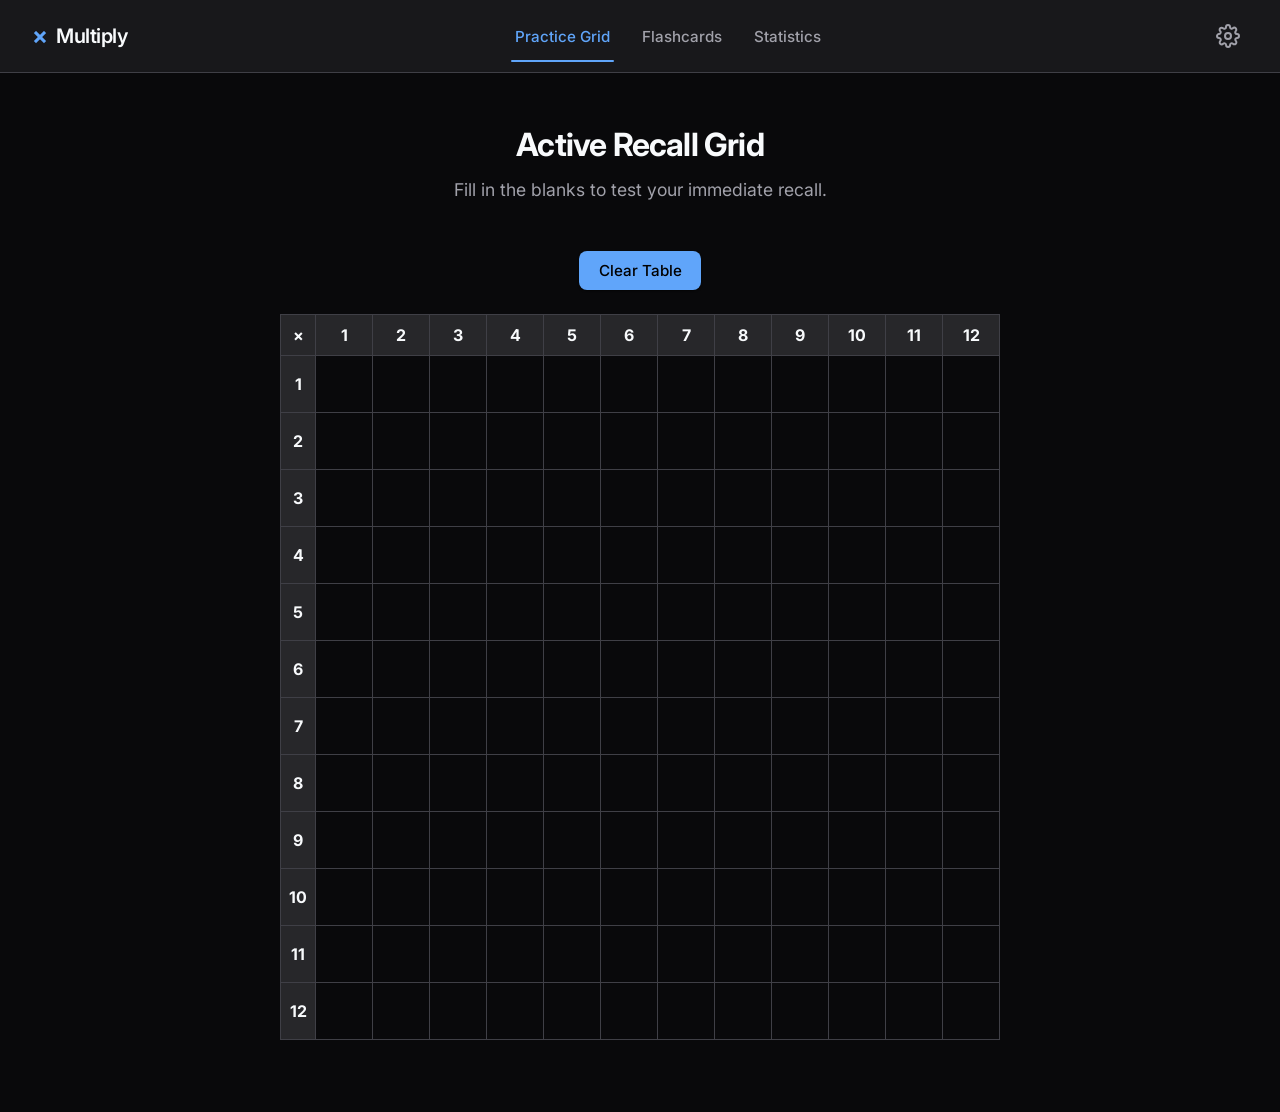
==== index.html @ 7123eae1 "init" ====
<!DOCTYPE html>
<html lang="en">

<head>
    <meta charset="UTF-8">
    <meta name="viewport" content="width=device-width, initial-scale=1.0">
    <title>Multiply - Multiplication Mastery</title>
    <meta name="description"
        content="A premium learning tool for adults to master multiplication tables through active recall and spaced repetition.">
    <!-- Google Fonts for typography -->
    <link rel="preconnect" href="https://fonts.googleapis.com">
    <link rel="preconnect" href="https://fonts.gstatic.com" crossorigin>
    <link href="https://fonts.googleapis.com/css2?family=Inter:wght@400;500;600;700&display=swap" rel="stylesheet">
    <link rel="stylesheet" href="css/styles.css">
</head>

<body class="theme-dark">
    <div id="app">
        <header class="navbar">
            <div class="logo">
                <span class="logo-icon">×</span>
                <h1 data-i18n="app_title">Multiply</h1>
            </div>
            <nav class="nav-links">
                <button class="nav-btn active" data-view="grid" data-i18n="nav_grid">Practice Grid</button>
                <button class="nav-btn" data-view="flashcards" data-i18n="nav_flashcards">Flashcards</button>
                <button class="nav-btn" data-view="report" data-i18n="nav_report">Statistics</button>
            </nav>
            <div class="actions">
                <button id="btn-settings" class="icon-btn" aria-label="Settings">
                    <svg width="24" height="24" viewBox="0 0 24 24" fill="none" stroke="currentColor" stroke-width="2"
                        stroke-linecap="round" stroke-linejoin="round">
                        <circle cx="12" cy="12" r="3"></circle>
                        <path
                            d="M19.4 15a1.65 1.65 0 0 0 .33 1.82l.06.06a2 2 0 0 1 0 2.83 2 2 0 0 1-2.83 0l-.06-.06a1.65 1.65 0 0 0-1.82-.33 1.65 1.65 0 0 0-1 1.51V21a2 2 0 0 1-2 2 2 2 0 0 1-2-2v-.09A1.65 1.65 0 0 0 9 19.4a1.65 1.65 0 0 0-1.82.33l-.06.06a2 2 0 0 1-2.83 0 2 2 0 0 1 0-2.83l.06-.06a1.65 1.65 0 0 0 .33-1.82 1.65 1.65 0 0 0-1.51-1H3a2 2 0 0 1-2-2 2 2 0 0 1 2-2h.09A1.65 1.65 0 0 0 4.6 9a1.65 1.65 0 0 0-.33-1.82l-.06-.06a2 2 0 0 1 0-2.83 2 2 0 0 1 2.83 0l.06.06a1.65 1.65 0 0 0 1.82.33H9a1.65 1.65 0 0 0 1-1.51V3a2 2 0 0 1 2-2 2 2 0 0 1 2 2v.09a1.65 1.65 0 0 0 1 1.51 1.65 1.65 0 0 0 1.82-.33l.06-.06a2 2 0 0 1 2.83 0 2 2 0 0 1 0 2.83l-.06.06a1.65 1.65 0 0 0-.33 1.82V9a1.65 1.65 0 0 0 1.51 1H21a2 2 0 0 1 2 2 2 2 0 0 1-2 2h-.09a1.65 1.65 0 0 0-1.51 1z">
                        </path>
                    </svg>
                </button>
            </div>
        </header>

        <main class="content-area">
            <!-- Grid View -->
            <section id="view-grid" class="view active">
                <div class="view-header">
                    <h2 data-i18n="grid_title">Active Recall Grid</h2>
                    <p class="subtitle" data-i18n="grid_subtitle">Fill in the blanks to test your immediate recall.</p>
                </div>
                <div class="grid-controls">
                    <button id="btn-generate-grid" class="btn primary" data-i18n="btn_clear_grid">Clear Table</button>
                </div>
                <div id="grid-container" class="grid-wrapper">
                    <!-- Grid generated by JS -->
                </div>
            </section>

            <!-- Flashcards View -->
            <section id="view-flashcards" class="view hidden">
                <div class="view-header">
                    <h2 data-i18n="flashcards_title">Spaced Repetition</h2>
                    <p class="subtitle" data-i18n="flashcards_subtitle">Optimize your long-term memory.</p>
                </div>
                <!-- Spaced Repetition Session Info -->
                <div id="flashcard-stats" class="session-stats">
                    <div class="stat-pill"><span data-i18n="label_due">Due:</span> <span id="cards-due-count">0</span>
                    </div>
                    <div class="stat-pill"><span data-i18n="label_new">New:</span> <span id="cards-new-count">0</span>
                    </div>
                </div>
                <!-- Number Focus Toggles -->
                <div class="toggles-container">
                    <p class="toggles-label" data-i18n="label_focus">Focus on specific numbers:</p>
                    <div id="flashcard-toggles" class="number-toggles"></div>
                </div>
                <div id="flashcard-container" class="card-area">
                    <!-- Flashcard injected by JS -->
                    <div class="flashcard empty-state" id="flashcard-empty">
                        <p data-i18n="msg_no_cards">No cards due for review right now! Great job.</p>
                        <button id="btn-study-ahead" class="btn secondary" data-i18n="btn_study_ahead">Study New
                            Cards</button>
                    </div>
                </div>
            </section>

            <!-- Report View -->
            <section id="view-report" class="view hidden">
                <div class="view-header">
                    <h2 data-i18n="report_title">Statistics & Progress</h2>
                    <p class="subtitle" data-i18n="report_subtitle">Visualize your mastery of the multiplication tables.
                    </p>
                </div>
                <div class="dashboard-grid">
                    <div class="card stat-card">
                        <h3 data-i18n="stat_mastered">Mastered Facts</h3>
                        <div class="stat-value" id="stat-mastered">0%</div>
                    </div>
                    <div class="card stat-card">
                        <h3 data-i18n="stat_reviews">Total Reviews</h3>
                        <div class="stat-value" id="stat-total-reviews">0</div>
                    </div>
                    <div class="card heatmap-card full-width">
                        <h3 data-i18n="heatmap_title">Proficiency Heatmap</h3>
                        <div id="heatmap-container" class="heatmap-wrapper">
                            <!-- Heatmap generated by JS -->
                        </div>
                        <div class="heatmap-legend">
                            <span class="legend-item bg-red-500"></span>
                            <span class="legend-item bg-orange-500"></span>
                            <span class="legend-item bg-yellow-500"></span>
                            <span class="legend-item bg-green-500"></span>
                            <span class="legend-text" data-i18n="legend_label">Needs Work → Mastered</span>
                        </div>
                    </div>
                </div>
            </section>
        </main>
    </div>

    <!-- Settings Modal -->
    <div id="settings-modal" class="modal hidden">
        <div class="modal-content">
            <div class="modal-header">
                <h2 data-i18n="settings_title">Settings</h2>
                <button id="btn-close-settings" class="icon-btn">&times;</button>
            </div>
            <div class="modal-body">
                <div class="form-group">
                    <label for="lang-select" data-i18n="settings_language">Language</label>
                    <select id="lang-select">
                        <option value="en">English</option>
                        <option value="es">Español</option>
                        <option value="fr">Français</option>
                    </select>
                </div>
                <div class="form-group">
                    <label for="theme-select" data-i18n="settings_theme">Theme</label>
                    <select id="theme-select">
                        <option value="dark" data-i18n="theme_dark">Dark</option>
                        <option value="light" data-i18n="theme_light">Light</option>
                    </select>
                </div>
                <hr>
                <div class="form-group danger-zone">
                    <p data-i18n="danger_zone_desc">Reset all your progress and spaced repetition data.</p>
                    <button id="btn-reset-data" class="btn danger" data-i18n="btn_reset_data">Reset Data</button>
                </div>
            </div>
        </div>
    </div>

    <!-- Application Logic -->
    <script type="module" src="js/app.js"></script>
</body>

</html>
---- css/styles.css ----
/* Base Variables - Premium Aesthetics */
:root {
    /* Typgraphy */
    --font-primary: 'Inter', system-ui, -apple-system, sans-serif;

    /* Animation Tokens */
    --transition-fast: 0.15s ease-out;
    --transition-medium: 0.3s cubic-bezier(0.4, 0, 0.2, 1);

    /* Layout */
    --max-width: 1200px;
    --border-radius: 12px;
    --border-radius-sm: 8px;
    --spacing-1: 0.25rem;
    --spacing-2: 0.5rem;
    --spacing-3: 1rem;
    --spacing-4: 1.5rem;
    --spacing-5: 2rem;
    --spacing-6: 3rem;
}

/* Light Theme Variables */
.theme-light {
    --bg-app: #f8fafc;
    --bg-surface: #ffffff;
    --bg-surface-elevated: #f1f5f9;
    --text-primary: #0f172a;
    --text-secondary: #475569;
    --border-color: #e2e8f0;

    --accent-primary: #3b82f6;
    --accent-hover: #2563eb;

    --success: #22c55e;
    --warning: #f59e0b;
    --danger: #ef4444;

    --shadow-sm: 0 1px 2px 0 rgb(0 0 0 / 0.05);
    --shadow-md: 0 4px 6px -1px rgb(0 0 0 / 0.1), 0 2px 4px -2px rgb(0 0 0 / 0.1);
    --shadow-lg: 0 10px 15px -3px rgb(0 0 0 / 0.1), 0 4px 6px -4px rgb(0 0 0 / 0.1);
}

/* Dark Theme Variables (Default) */
.theme-dark {
    --bg-app: #09090b;
    --bg-surface: #18181b;
    --bg-surface-elevated: #27272a;
    --text-primary: #f8fafc;
    --text-secondary: #a1a1aa;
    --border-color: #3f3f46;

    --accent-primary: #60a5fa;
    --accent-hover: #3b82f6;

    --success: #4ade80;
    --warning: #fbbf24;
    --danger: #f87171;

    --shadow-sm: 0 1px 2px 0 rgb(0 0 0 / 0.5);
    --shadow-md: 0 4px 6px -1px rgb(0 0 0 / 0.4), 0 2px 4px -2px rgb(0 0 0 / 0.4);
    --shadow-lg: 0 10px 15px -3px rgb(0 0 0 / 0.5), 0 4px 6px -4px rgb(0 0 0 / 0.5);
}

/* Reset & Base Styles */
* {
    box-sizing: border-box;
    margin: 0;
    padding: 0;
}

body {
    font-family: var(--font-primary);
    background-color: var(--bg-app);
    color: var(--text-primary);
    line-height: 1.5;
    -webkit-font-smoothing: antialiased;
    transition: background-color var(--transition-medium), color var(--transition-medium);
}

#app {
    display: flex;
    flex-direction: column;
    min-height: 100vh;
}

/* Header & Navigation */
.navbar {
    display: flex;
    align-items: center;
    justify-content: space-between;
    padding: var(--spacing-3) var(--spacing-5);
    background-color: var(--bg-surface);
    border-bottom: 1px solid var(--border-color);
    position: sticky;
    top: 0;
    z-index: 10;
}

.logo {
    display: flex;
    align-items: center;
    gap: var(--spacing-2);
}

.logo-icon {
    font-size: 1.5rem;
    font-weight: 700;
    color: var(--accent-primary);
}

.logo h1 {
    font-size: 1.25rem;
    font-weight: 600;
    letter-spacing: -0.025em;
}

.nav-links {
    display: flex;
    gap: var(--spacing-4);
}

.nav-btn {
    background: none;
    border: none;
    color: var(--text-secondary);
    font-family: var(--font-primary);
    font-size: 0.95rem;
    font-weight: 500;
    cursor: pointer;
    padding: var(--spacing-2) var(--spacing-1);
    position: relative;
    transition: color var(--transition-fast);
}

.nav-btn:hover {
    color: var(--text-primary);
}

.nav-btn.active {
    color: var(--accent-primary);
}

.nav-btn.active::after {
    content: '';
    position: absolute;
    bottom: -0.5rem;
    left: 0;
    right: 0;
    height: 2px;
    background-color: var(--accent-primary);
    border-radius: 2px;
}

/* Buttons */
.btn {
    display: inline-flex;
    align-items: center;
    justify-content: center;
    padding: 0.6rem 1.2rem;
    border-radius: var(--border-radius-sm);
    font-family: var(--font-primary);
    font-weight: 500;
    font-size: 0.95rem;
    cursor: pointer;
    transition: all var(--transition-fast);
    border: none;
}

.btn.primary {
    background-color: var(--accent-primary);
    color: #fff;
    box-shadow: var(--shadow-sm);
}

.theme-dark .btn.primary {
    color: #000;
}

.btn.primary:hover {
    background-color: var(--accent-hover);
    transform: translateY(-1px);
}

.btn.secondary {
    background-color: var(--bg-surface-elevated);
    color: var(--text-primary);
    border: 1px solid var(--border-color);
}

.btn.secondary:hover {
    background-color: var(--border-color);
}

.btn.danger {
    background-color: rgba(239, 68, 68, 0.1);
    color: var(--danger);
    border: 1px solid rgba(239, 68, 68, 0.3);
}

.btn.danger:hover {
    background-color: var(--danger);
    color: #fff;
}

.icon-btn {
    background: none;
    border: none;
    color: var(--text-secondary);
    cursor: pointer;
    padding: var(--spacing-2);
    border-radius: 50%;
    display: flex;
    align-items: center;
    justify-content: center;
    transition: background-color var(--transition-fast), color var(--transition-fast);
}

.icon-btn:hover {
    background-color: var(--bg-surface-elevated);
    color: var(--text-primary);
}

/* Main Content Area */
.content-area {
    flex: 1;
    max-width: var(--max-width);
    margin: 0 auto;
    padding: var(--spacing-6) var(--spacing-4);
    width: 100%;
}

.view {
    display: none;
    animation: fadeIn var(--transition-medium);
}

.view.active {
    display: block;
}

@keyframes fadeIn {
    from {
        opacity: 0;
        transform: translateY(10px);
    }

    to {
        opacity: 1;
        transform: translateY(0);
    }
}

.view-header {
    text-align: center;
    margin-bottom: var(--spacing-6);
}

.view-header h2 {
    font-size: 2rem;
    font-weight: 700;
    margin-bottom: var(--spacing-2);
    letter-spacing: -0.025em;
}

.subtitle {
    color: var(--text-secondary);
    font-size: 1.1rem;
}

/* Utilities */
.hidden {
    display: none !important;
}

.card {
    background-color: var(--bg-surface);
    border: 1px solid var(--border-color);
    border-radius: var(--border-radius);
    padding: var(--spacing-4);
    box-shadow: var(--shadow-sm);
}

/* Grid Specifics (Placeholders for JS) */
.grid-controls {
    display: flex;
    justify-content: center;
    gap: var(--spacing-4);
    margin-bottom: var(--spacing-4);
    align-items: center;
}

.grid-wrapper {
    overflow-x: auto;
    padding-bottom: var(--spacing-4);
    /* Scrollbar space */
}

/* Flashcards Specifics */
.session-stats {
    display: flex;
    justify-content: center;
    gap: var(--spacing-4);
    margin-bottom: var(--spacing-4);
}

.stat-pill {
    background-color: var(--bg-surface-elevated);
    border: 1px solid var(--border-color);
    padding: 0.25rem 0.75rem;
    border-radius: 999px;
    font-size: 0.875rem;
    font-weight: 500;
}

.card-area {
    display: flex;
    justify-content: center;
    align-items: center;
    min-height: 300px;
}

.empty-state {
    text-align: center;
    color: var(--text-secondary);
    display: flex;
    flex-direction: column;
    align-items: center;
    gap: var(--spacing-3);
}

/* Number Toggles */
.toggles-container {
    text-align: center;
    margin-bottom: var(--spacing-4);
}

.toggles-label {
    font-size: 0.85rem;
    color: var(--text-secondary);
    margin-bottom: var(--spacing-2);
}

.number-toggles {
    display: flex;
    flex-wrap: wrap;
    gap: 0.5rem;
    justify-content: center;
}

.toggle-btn {
    width: 2.5rem;
    height: 2.5rem;
    border-radius: 50%;
    border: 2px solid var(--border-color);
    background-color: var(--bg-surface-elevated);
    color: var(--text-primary);
    font-weight: 600;
    cursor: pointer;
    transition: all var(--transition-fast);
    display: flex;
    align-items: center;
    justify-content: center;
}

.toggle-btn.active {
    border-color: var(--text-primary);
    transform: scale(1.1);
    box-shadow: 0 0 0 2px var(--bg-app), 0 0 0 4px var(--text-primary);
}

/* Report View Specifics */
.dashboard-grid {
    display: grid;
    grid-template-columns: repeat(auto-fit, minmax(250px, 1fr));
    gap: var(--spacing-4);
}

.stat-card h3 {
    font-size: 0.9rem;
    color: var(--text-secondary);
    text-transform: uppercase;
    letter-spacing: 0.05em;
    margin-bottom: var(--spacing-2);
}

.stat-value {
    font-size: 2.5rem;
    font-weight: 700;
    color: var(--text-primary);
}

.heatmap-card.full-width {
    grid-column: 1 / -1;
}

.heatmap-wrapper {
    margin-top: var(--spacing-4);
    /* JS will populate this */
}

.heatmap-legend {
    display: flex;
    align-items: center;
    gap: var(--spacing-2);
    margin-top: var(--spacing-4);
    font-size: 0.875rem;
    color: var(--text-secondary);
}

.legend-item {
    width: 16px;
    height: 16px;
    border-radius: 4px;
}

/* Helper colors for heatmap */
.bg-red-500 {
    background-color: var(--danger);
}

.bg-orange-500 {
    background-color: var(--warning);
}

.bg-yellow-500 {
    background-color: #fde047;
}

.bg-green-500 {
    background-color: var(--success);
}

/* Forms & Selects */
select,
input {
    background-color: var(--bg-surface-elevated);
    color: var(--text-primary);
    border: 1px solid var(--border-color);
    padding: 0.5rem;
    border-radius: var(--border-radius-sm);
    font-family: inherit;
    font-size: 0.95rem;
}

select:focus,
input:focus {
    outline: 2px solid var(--accent-primary);
    outline-offset: -1px;
}

/* Modal */
.modal {
    position: fixed;
    top: 0;
    left: 0;
    width: 100vw;
    height: 100vh;
    background-color: rgba(0, 0, 0, 0.5);
    backdrop-filter: blur(4px);
    display: flex;
    align-items: center;
    justify-content: center;
    z-index: 50;
    opacity: 1;
    transition: opacity var(--transition-medium);
}

.modal.hidden {
    opacity: 0;
    pointer-events: none;
}

.modal-content {
    background-color: var(--bg-surface);
    border: 1px solid var(--border-color);
    border-radius: var(--border-radius);
    width: 90%;
    max-width: 400px;
    box-shadow: var(--shadow-lg);
    overflow: hidden;
    transform: scale(1);
    transition: transform var(--transition-medium);
}

.modal.hidden .modal-content {
    transform: scale(0.95);
}

.modal-header {
    display: flex;
    justify-content: space-between;
    align-items: center;
    padding: var(--spacing-4);
    border-bottom: 1px solid var(--border-color);
}

.modal-body {
    padding: var(--spacing-4);
    display: flex;
    flex-direction: column;
    gap: var(--spacing-4);
}

.form-group {
    display: flex;
    flex-direction: column;
    gap: var(--spacing-1);
}

.form-group label {
    font-weight: 500;
    font-size: 0.9rem;
}

hr {
    border: none;
    border-top: 1px solid var(--border-color);
}

.danger-zone p {
    font-size: 0.85rem;
    color: var(--text-secondary);
    margin-bottom: var(--spacing-2);
}

/* Responsiveness */
@media (max-width: 768px) {
    .navbar {
        flex-direction: column;
        gap: var(--spacing-3);
        padding: var(--spacing-3);
    }

    .nav-links {
        width: 100%;
        justify-content: space-around;
    }

    .actions {
        position: absolute;
        top: var(--spacing-3);
        right: var(--spacing-3);
    }

    .view-header h2 {
        font-size: 1.5rem;
    }
}
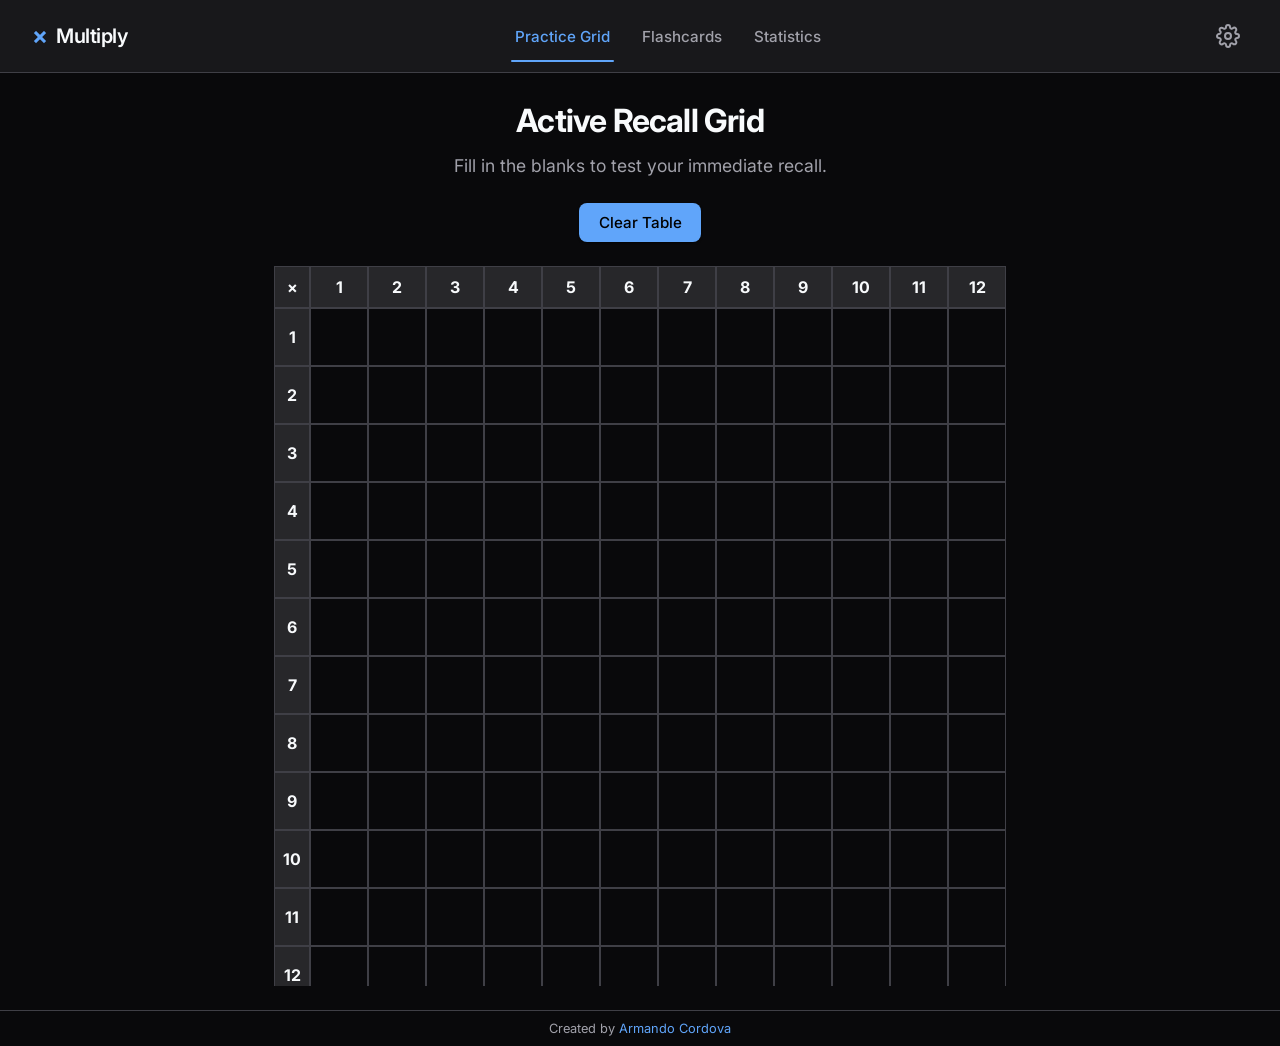
==== commit 318c5671: "Add footer" ====
--- a/index.html
+++ b/index.html
@@ -114,6 +114,10 @@
                 </div>
             </section>
         </main>
+
+        <footer class="app-footer">
+            Created by <a href="https://corlaez.com" target="_blank" rel="noopener noreferrer">Armando Cordova</a>
+        </footer>
     </div>
 
     <!-- Settings Modal -->
--- a/css/styles.css
+++ b/css/styles.css
@@ -225,7 +225,7 @@
     flex: 1;
     max-width: var(--max-width);
     margin: 0 auto;
-    padding: var(--spacing-6) var(--spacing-4);
+    padding: var(--spacing-4) var(--spacing-4);
     width: 100%;
 }
 
@@ -252,7 +252,7 @@
 
 .view-header {
     text-align: center;
-    margin-bottom: var(--spacing-6);
+    margin-bottom: var(--spacing-4);
 }
 
 .view-header h2 {
@@ -290,9 +290,28 @@
 }
 
 .grid-wrapper {
-    overflow-x: auto;
+    overflow: auto;
     padding-bottom: var(--spacing-4);
-    /* Scrollbar space */
+    max-height: 80vh;
+}
+
+/* Sticky header row */
+.practice-grid tr:first-child th {
+    position: sticky;
+    top: 0;
+    z-index: 2;
+}
+
+/* Sticky first column */
+.practice-grid th:first-child {
+    position: sticky;
+    left: 0;
+    z-index: 1;
+}
+
+/* Corner cell stays above both axes */
+.practice-grid tr:first-child th:first-child {
+    z-index: 3;
 }
 
 /* Flashcards Specifics */
@@ -523,6 +542,24 @@
     margin-bottom: var(--spacing-2);
 }
 
+/* Footer */
+.app-footer {
+    text-align: center;
+    padding: var(--spacing-2) var(--spacing-3);
+    font-size: 0.8rem;
+    color: var(--text-secondary);
+    border-top: 1px solid var(--border-color);
+}
+
+.app-footer a {
+    color: var(--accent-primary);
+    text-decoration: none;
+}
+
+.app-footer a:hover {
+    text-decoration: underline;
+}
+
 /* Responsiveness */
 @media (max-width: 768px) {
     .navbar {
@@ -545,4 +582,57 @@
     .view-header h2 {
         font-size: 1.5rem;
     }
-}+
+    /* Lock grid view to viewport so sticky headers stay visible */
+    #app {
+        height: 100dvh;
+        overflow: hidden;
+    }
+
+    .content-area {
+        display: flex;
+        flex-direction: column;
+        overflow: hidden;
+        min-height: 0;
+    }
+
+    .view.active {
+        flex: 1;
+        overflow: auto;
+        min-height: 0;
+    }
+
+    #view-grid.active {
+        display: flex;
+        flex-direction: column;
+        overflow: auto;
+    }
+
+    #view-grid .view-header,
+    #view-grid .grid-controls {
+        flex-shrink: 0;
+    }
+
+    #view-grid .grid-wrapper {
+        flex: none;
+        height: calc(100% - 4rem);
+        max-height: none;
+        min-height: 0;
+    }
+
+    .app-footer {
+        flex-shrink: 0;
+    }
+}
+
+/* Chrome, Safari, Edge, Opera */
+input::-webkit-outer-spin-button,
+input::-webkit-inner-spin-button {
+  -webkit-appearance: none;
+  margin: 0;
+}
+
+/* Firefox */
+input[type=number] {
+  -moz-appearance: textfield;
+}
